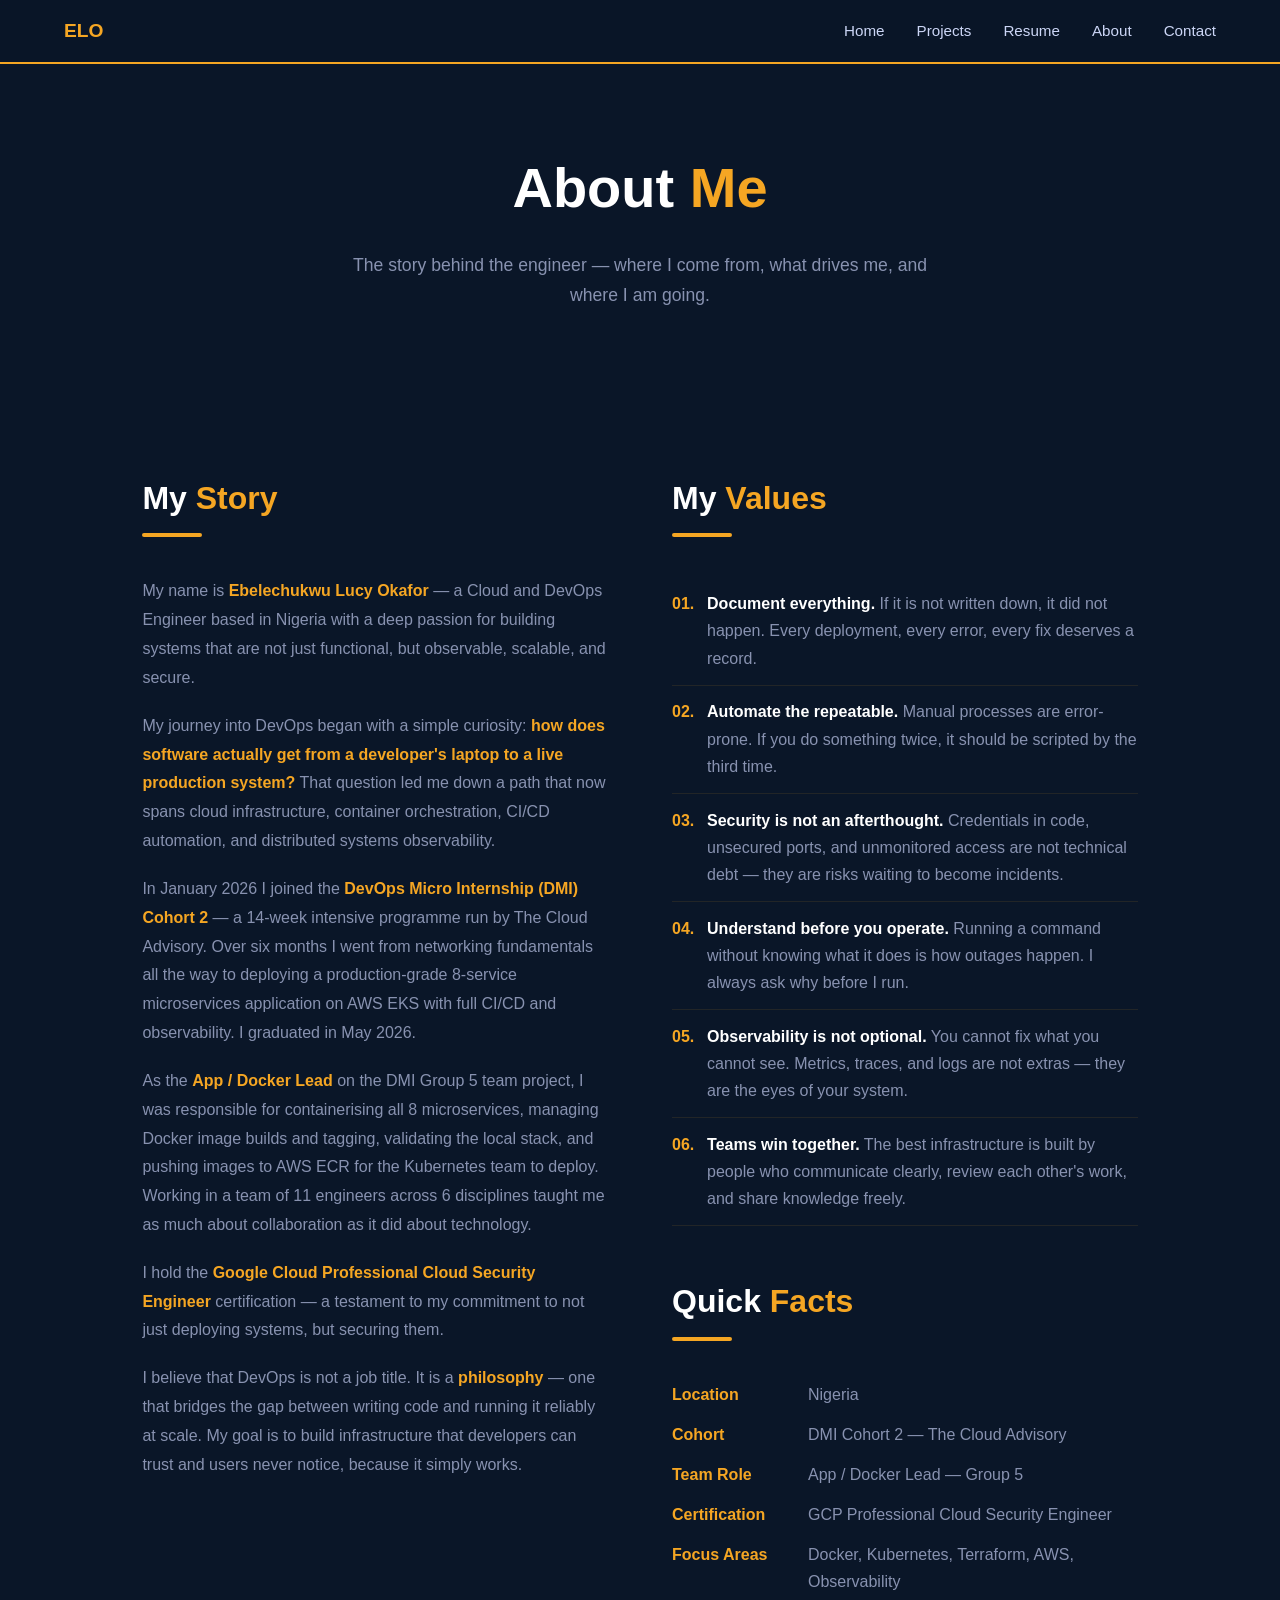
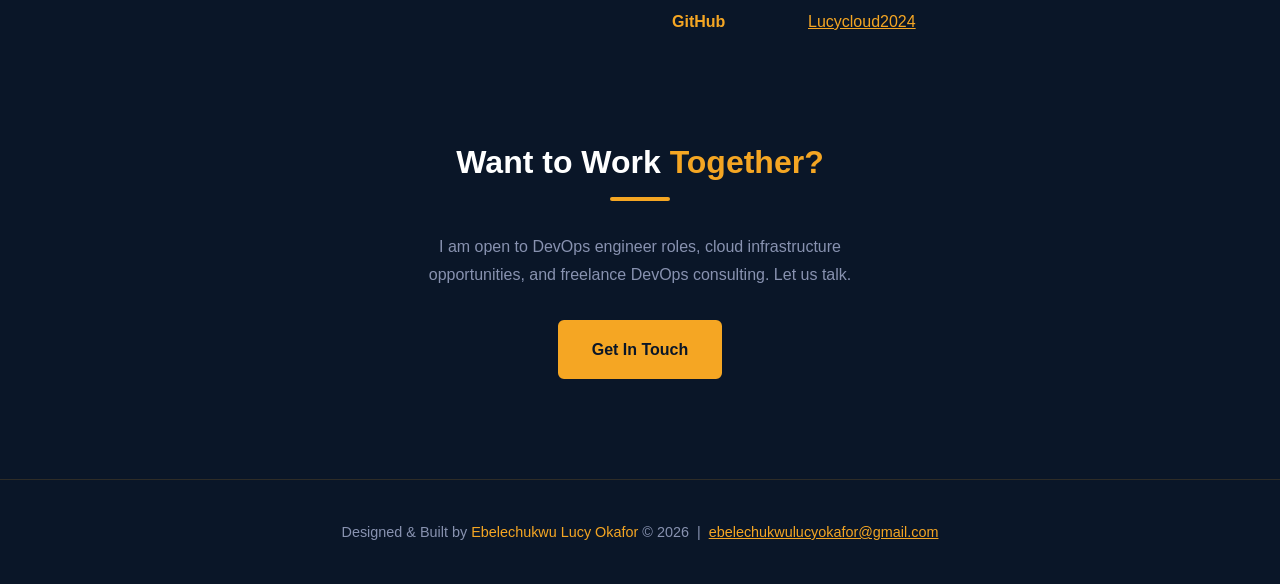
==== about.html @ 4a33c915 "Add files via upload" ====
<!DOCTYPE html>
<html lang="en">
<head>
  <meta charset="UTF-8" />
  <meta name="viewport" content="width=device-width, initial-scale=1.0" />
  <title>About | Ebelechukwu Lucy Okafor</title>
  <link rel="stylesheet" href="style.css" />
</head>
<body>

<nav>
  <a href="index.html" class="nav-brand">ELO</a>
  <ul class="nav-links">
    <li><a href="index.html">Home</a></li>
    <li><a href="projects.html">Projects</a></li>
    <li><a href="resume.html">Resume</a></li>
    <li><a href="about.html">About</a></li>
    <li><a href="contact.html">Contact</a></li>
  </ul>
</nav>

<div class="page-hero">
  <h1>About <span style="color:var(--gold)">Me</span></h1>
  <p>The story behind the engineer — where I come from, what drives me, and where I am going.</p>
</div>

<section>
  <div class="about-grid">

    <div class="about-text">
      <h2 class="section-title">My <span>Story</span></h2>
      <div class="section-line"></div>

      <p>My name is <span>Ebelechukwu Lucy Okafor</span> — a Cloud and DevOps Engineer based in Nigeria with a deep passion for building systems that are not just functional, but observable, scalable, and secure.</p>

      <p>My journey into DevOps began with a simple curiosity: <span>how does software actually get from a developer's laptop to a live production system?</span> That question led me down a path that now spans cloud infrastructure, container orchestration, CI/CD automation, and distributed systems observability.</p>

      <p>In January 2026 I joined the <span>DevOps Micro Internship (DMI) Cohort 2</span> — a 14-week intensive programme run by The Cloud Advisory. Over six months I went from networking fundamentals all the way to deploying a production-grade 8-service microservices application on AWS EKS with full CI/CD and observability. I graduated in May 2026.</p>

      <p>As the <span>App / Docker Lead</span> on the DMI Group 5 team project, I was responsible for containerising all 8 microservices, managing Docker image builds and tagging, validating the local stack, and pushing images to AWS ECR for the Kubernetes team to deploy. Working in a team of 11 engineers across 6 disciplines taught me as much about collaboration as it did about technology.</p>

      <p>I hold the <span>Google Cloud Professional Cloud Security Engineer</span> certification — a testament to my commitment to not just deploying systems, but securing them.</p>

      <p>I believe that DevOps is not a job title. It is a <span>philosophy</span> — one that bridges the gap between writing code and running it reliably at scale. My goal is to build infrastructure that developers can trust and users never notice, because it simply works.</p>
    </div>

    <div>
      <h2 class="section-title">My <span>Values</span></h2>
      <div class="section-line"></div>
      <ul class="values-list">
        <li>
          <span>01.</span>
          <span><strong style="color:var(--white);">Document everything.</strong> If it is not written down, it did not happen. Every deployment, every error, every fix deserves a record.</span>
        </li>
        <li>
          <span>02.</span>
          <span><strong style="color:var(--white);">Automate the repeatable.</strong> Manual processes are error-prone. If you do something twice, it should be scripted by the third time.</span>
        </li>
        <li>
          <span>03.</span>
          <span><strong style="color:var(--white);">Security is not an afterthought.</strong> Credentials in code, unsecured ports, and unmonitored access are not technical debt — they are risks waiting to become incidents.</span>
        </li>
        <li>
          <span>04.</span>
          <span><strong style="color:var(--white);">Understand before you operate.</strong> Running a command without knowing what it does is how outages happen. I always ask why before I run.</span>
        </li>
        <li>
          <span>05.</span>
          <span><strong style="color:var(--white);">Observability is not optional.</strong> You cannot fix what you cannot see. Metrics, traces, and logs are not extras — they are the eyes of your system.</span>
        </li>
        <li>
          <span>06.</span>
          <span><strong style="color:var(--white);">Teams win together.</strong> The best infrastructure is built by people who communicate clearly, review each other's work, and share knowledge freely.</span>
        </li>
      </ul>

      <div style="margin-top:3rem;">
        <h2 class="section-title">Quick <span>Facts</span></h2>
        <div class="section-line"></div>
        <div style="display:grid; gap:0.8rem;">
          <div style="display:flex; gap:1rem; color:var(--grey);">
            <span style="color:var(--gold); font-weight:700; min-width:120px;">Location</span>
            <span>Nigeria</span>
          </div>
          <div style="display:flex; gap:1rem; color:var(--grey);">
            <span style="color:var(--gold); font-weight:700; min-width:120px;">Cohort</span>
            <span>DMI Cohort 2 — The Cloud Advisory</span>
          </div>
          <div style="display:flex; gap:1rem; color:var(--grey);">
            <span style="color:var(--gold); font-weight:700; min-width:120px;">Team Role</span>
            <span>App / Docker Lead — Group 5</span>
          </div>
          <div style="display:flex; gap:1rem; color:var(--grey);">
            <span style="color:var(--gold); font-weight:700; min-width:120px;">Certification</span>
            <span>GCP Professional Cloud Security Engineer</span>
          </div>
          <div style="display:flex; gap:1rem; color:var(--grey);">
            <span style="color:var(--gold); font-weight:700; min-width:120px;">Focus Areas</span>
            <span>Docker, Kubernetes, Terraform, AWS, Observability</span>
          </div>
          <div style="display:flex; gap:1rem; color:var(--grey);">
            <span style="color:var(--gold); font-weight:700; min-width:120px;">GitHub</span>
            <a href="https://github.com/Lucycloud2024" style="color:var(--gold);" target="_blank">Lucycloud2024</a>
          </div>
        </div>
      </div>
    </div>

  </div>
</section>

<section style="text-align:center; padding-top:0;">
  <h2 class="section-title" style="text-align:center;">Want to Work <span>Together?</span></h2>
  <div class="section-line" style="margin:0.5rem auto 2rem;"></div>
  <p style="color:var(--grey); max-width:500px; margin:0 auto 2rem;">I am open to DevOps engineer roles, cloud infrastructure opportunities, and freelance DevOps consulting. Let us talk.</p>
  <a href="contact.html" class="btn btn-primary">Get In Touch</a>
</section>

<footer>
  <p>Designed & Built by <span>Ebelechukwu Lucy Okafor</span> &copy; 2026 &nbsp;|&nbsp;
  <a href="mailto:ebelechukwulucyokafor@gmail.com" style="color:var(--gold);">ebelechukwulucyokafor@gmail.com</a>
  </p>
</footer>

</body>
</html>
---- style.css ----
/* ============================================
   Ebelechukwu Lucy Okafor — Portfolio
   Theme: Dark Navy & Gold
   ============================================ */

:root {
  --navy: #0a1628;
  --navy-light: #112240;
  --navy-card: #1a2f4e;
  --gold: #f5a623;
  --gold-light: #ffc04d;
  --white: #ffffff;
  --grey: #8892b0;
  --light: #ccd6f6;
  --font: 'Segoe UI', Arial, sans-serif;
}

* { margin: 0; padding: 0; box-sizing: border-box; }

html { scroll-behavior: smooth; }

body {
  font-family: var(--font);
  background: var(--navy);
  color: var(--light);
  font-size: 16px;
  line-height: 1.7;
}

/* ── NAV ── */
nav {
  position: fixed;
  top: 0; left: 0; right: 0;
  background: rgba(10,22,40,0.97);
  border-bottom: 2px solid var(--gold);
  display: flex;
  justify-content: space-between;
  align-items: center;
  padding: 0 5%;
  height: 64px;
  z-index: 1000;
}

.nav-brand {
  font-size: 1.2rem;
  font-weight: 700;
  color: var(--gold);
  text-decoration: none;
}

.nav-links {
  display: flex;
  gap: 2rem;
  list-style: none;
  flex-wrap: wrap;
}

.nav-links a {
  color: var(--light);
  text-decoration: none;
  font-size: 0.95rem;
  transition: color 0.3s;
}

.nav-links a:hover { color: var(--gold); }

/* ── SECTIONS ── */
section {
  padding: 100px 8%;
  max-width: 1200px;
  margin: 0 auto;
}

.section-title {
  font-size: 2rem;
  font-weight: 700;
  color: var(--white);
  margin-bottom: 0.5rem;
}

.section-title span { color: var(--gold); }

.section-line {
  width: 60px;
  height: 4px;
  background: var(--gold);
  margin-bottom: 2.5rem;
  border-radius: 2px;
}

/* ── HERO ── */
.hero {
  min-height: 100vh;
  display: flex;
  flex-direction: column;
  justify-content: center;
  padding: 120px 8% 60px;
  max-width: 1200px;
  margin: 0 auto;
}

.hero-tag {
  color: var(--gold);
  font-size: 1rem;
  font-weight: 600;
  letter-spacing: 2px;
  margin-bottom: 1rem;
}

.hero h1 {
  font-size: clamp(2.5rem, 6vw, 4.5rem);
  font-weight: 800;
  color: var(--white);
  line-height: 1.15;
  margin-bottom: 0.5rem;
}

.hero h2 {
  font-size: clamp(1.2rem, 3vw, 1.8rem);
  color: var(--gold);
  font-weight: 600;
  margin-bottom: 1.5rem;
}

.hero p {
  font-size: 1.1rem;
  color: var(--grey);
  max-width: 600px;
  margin-bottom: 2.5rem;
  line-height: 1.8;
}

.btn-group { display: flex; gap: 1rem; flex-wrap: wrap; }

.btn {
  padding: 14px 32px;
  border-radius: 6px;
  font-size: 1rem;
  font-weight: 600;
  text-decoration: none;
  cursor: pointer;
  transition: all 0.3s;
  touch-action: manipulation;
  display: inline-block;
}

.btn-primary {
  background: var(--gold);
  color: var(--navy);
  border: 2px solid var(--gold);
}

.btn-primary:hover {
  background: var(--gold-light);
  border-color: var(--gold-light);
  transform: translateY(-2px);
}

.btn-outline {
  background: transparent;
  color: var(--gold);
  border: 2px solid var(--gold);
}

.btn-outline:hover {
  background: var(--gold);
  color: var(--navy);
  transform: translateY(-2px);
}

/* ── STATS ── */
.stats {
  display: grid;
  grid-template-columns: repeat(auto-fit, minmax(140px, 1fr));
  gap: 1.5rem;
  margin-top: 4rem;
  padding-top: 3rem;
  border-top: 1px solid rgba(245,166,35,0.2);
}

.stat-item { text-align: center; }

.stat-number {
  font-size: 2.5rem;
  font-weight: 800;
  color: var(--gold);
  display: block;
}

.stat-label {
  font-size: 0.85rem;
  color: var(--grey);
  text-transform: uppercase;
  letter-spacing: 1px;
}

/* ── CARDS ── */
.cards {
  display: grid;
  grid-template-columns: repeat(auto-fit, minmax(300px, 1fr));
  gap: 1.5rem;
}

.card {
  background: var(--navy-card);
  border: 1px solid rgba(245,166,35,0.15);
  border-radius: 10px;
  padding: 2rem;
  transition: transform 0.3s, border-color 0.3s;
}

.card:hover {
  transform: translateY(-6px);
  border-color: var(--gold);
}

.card-icon {
  font-size: 2.5rem;
  margin-bottom: 1rem;
  display: block;
}

.card h3 {
  color: var(--white);
  font-size: 1.2rem;
  margin-bottom: 0.5rem;
}

.card p { color: var(--grey); font-size: 0.95rem; }

.card-tags {
  display: flex;
  flex-wrap: wrap;
  gap: 0.5rem;
  margin-top: 1.2rem;
}

.tag {
  background: rgba(245,166,35,0.15);
  color: var(--gold);
  padding: 4px 12px;
  border-radius: 20px;
  font-size: 0.78rem;
  font-weight: 600;
}

.card-link {
  display: inline-block;
  margin-top: 1.2rem;
  color: var(--gold);
  text-decoration: none;
  font-size: 0.9rem;
  font-weight: 600;
}

.card-link:hover { text-decoration: underline; }

/* ── SKILLS ── */
.skills-grid {
  display: grid;
  grid-template-columns: repeat(auto-fit, minmax(260px, 1fr));
  gap: 1.5rem;
}

.skill-group {
  background: var(--navy-card);
  border: 1px solid rgba(245,166,35,0.15);
  border-radius: 10px;
  padding: 1.5rem;
}

.skill-group h3 {
  color: var(--gold);
  font-size: 1rem;
  font-weight: 700;
  margin-bottom: 1rem;
  text-transform: uppercase;
  letter-spacing: 1px;
}

.skill-list {
  list-style: none;
  display: flex;
  flex-wrap: wrap;
  gap: 0.5rem;
}

.skill-list li {
  background: rgba(245,166,35,0.1);
  color: var(--light);
  padding: 5px 14px;
  border-radius: 20px;
  font-size: 0.85rem;
}

/* ── TIMELINE (resume) ── */
.timeline { position: relative; }

.timeline::before {
  content: '';
  position: absolute;
  left: 0;
  top: 0; bottom: 0;
  width: 3px;
  background: rgba(245,166,35,0.3);
}

.timeline-item {
  padding-left: 2.5rem;
  margin-bottom: 2.5rem;
  position: relative;
}

.timeline-item::before {
  content: '';
  position: absolute;
  left: -6px;
  top: 6px;
  width: 14px;
  height: 14px;
  background: var(--gold);
  border-radius: 50%;
}

.timeline-date {
  color: var(--gold);
  font-size: 0.85rem;
  font-weight: 700;
  text-transform: uppercase;
  letter-spacing: 1px;
  margin-bottom: 0.3rem;
}

.timeline-title {
  color: var(--white);
  font-size: 1.1rem;
  font-weight: 700;
}

.timeline-org {
  color: var(--grey);
  font-size: 0.9rem;
  margin-bottom: 0.5rem;
}

.timeline-desc { color: var(--grey); font-size: 0.95rem; }

/* ── CERT BADGES ── */
.cert-grid {
  display: grid;
  grid-template-columns: repeat(auto-fit, minmax(220px, 1fr));
  gap: 1rem;
}

.cert-badge {
  background: var(--navy-card);
  border: 1px solid rgba(245,166,35,0.3);
  border-radius: 10px;
  padding: 1.5rem;
  display: flex;
  align-items: center;
  gap: 1rem;
}

.cert-badge .cert-icon {
  font-size: 2rem;
  flex-shrink: 0;
}

.cert-badge h4 {
  color: var(--white);
  font-size: 0.9rem;
  margin-bottom: 0.2rem;
}

.cert-badge p {
  color: var(--gold);
  font-size: 0.8rem;
}

/* ── ABOUT ── */
.about-grid {
  display: grid;
  grid-template-columns: 1fr 1fr;
  gap: 4rem;
  align-items: start;
}

.about-text p {
  color: var(--grey);
  margin-bottom: 1.2rem;
  font-size: 1rem;
  line-height: 1.8;
}

.about-text p span { color: var(--gold); font-weight: 600; }

.values-list { list-style: none; }

.values-list li {
  padding: 0.8rem 0;
  border-bottom: 1px solid rgba(245,166,35,0.1);
  color: var(--grey);
  display: flex;
  gap: 0.8rem;
}

.values-list li span:first-child { color: var(--gold); font-weight: 700; }

/* ── CONTACT ── */
.contact-grid {
  display: grid;
  grid-template-columns: 1fr 1fr;
  gap: 4rem;
}

.contact-info p {
  color: var(--grey);
  margin-bottom: 2rem;
  font-size: 1rem;
  line-height: 1.8;
}

.contact-item {
  display: flex;
  align-items: center;
  gap: 1rem;
  margin-bottom: 1.2rem;
  color: var(--grey);
}

.contact-item a {
  color: var(--gold);
  text-decoration: none;
}

.contact-item a:hover { text-decoration: underline; }

.contact-icon { font-size: 1.3rem; }

/* ── FOOTER ── */
footer {
  text-align: center;
  padding: 2.5rem;
  border-top: 1px solid rgba(245,166,35,0.15);
  color: var(--grey);
  font-size: 0.9rem;
}

footer span { color: var(--gold); }

/* ── PAGE HERO (inner pages) ── */
.page-hero {
  padding: 140px 8% 60px;
  max-width: 1200px;
  margin: 0 auto;
  text-align: center;
}

.page-hero h1 {
  font-size: clamp(2rem, 5vw, 3.5rem);
  color: var(--white);
  font-weight: 800;
  margin-bottom: 1rem;
}

.page-hero p {
  color: var(--grey);
  font-size: 1.1rem;
  max-width: 600px;
  margin: 0 auto;
}

/* ── MOBILE ── */
@media (max-width: 768px) {
  nav { padding: 0 4%; }
  .nav-links { gap: 1rem; }
  section { padding: 80px 5%; }
  .about-grid, .contact-grid { grid-template-columns: 1fr; gap: 2rem; }
  .hero { padding: 100px 5% 60px; }
}

@media (max-width: 640px) {
  .cards { grid-template-columns: 1fr; }
  .skills-grid { grid-template-columns: 1fr; }
  .cert-grid { grid-template-columns: 1fr; }
  .stats { grid-template-columns: repeat(2, 1fr); }
}
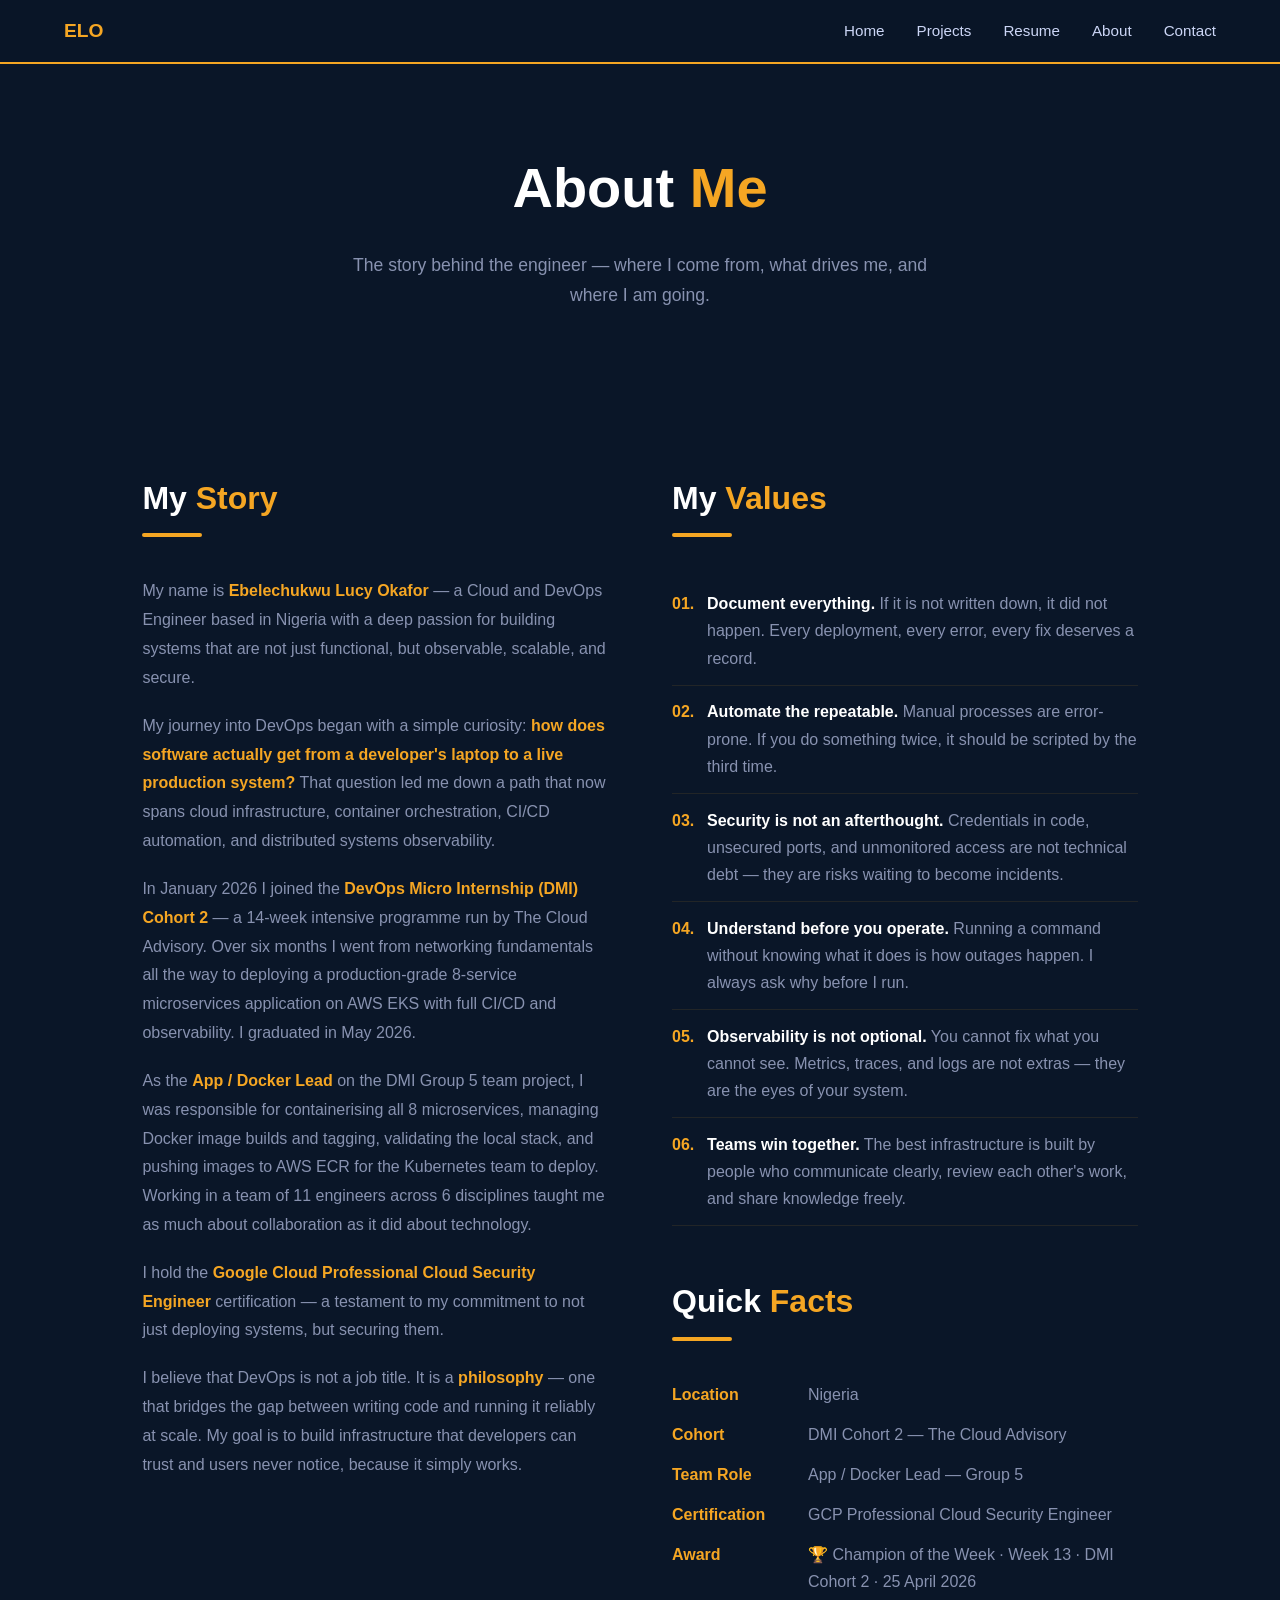
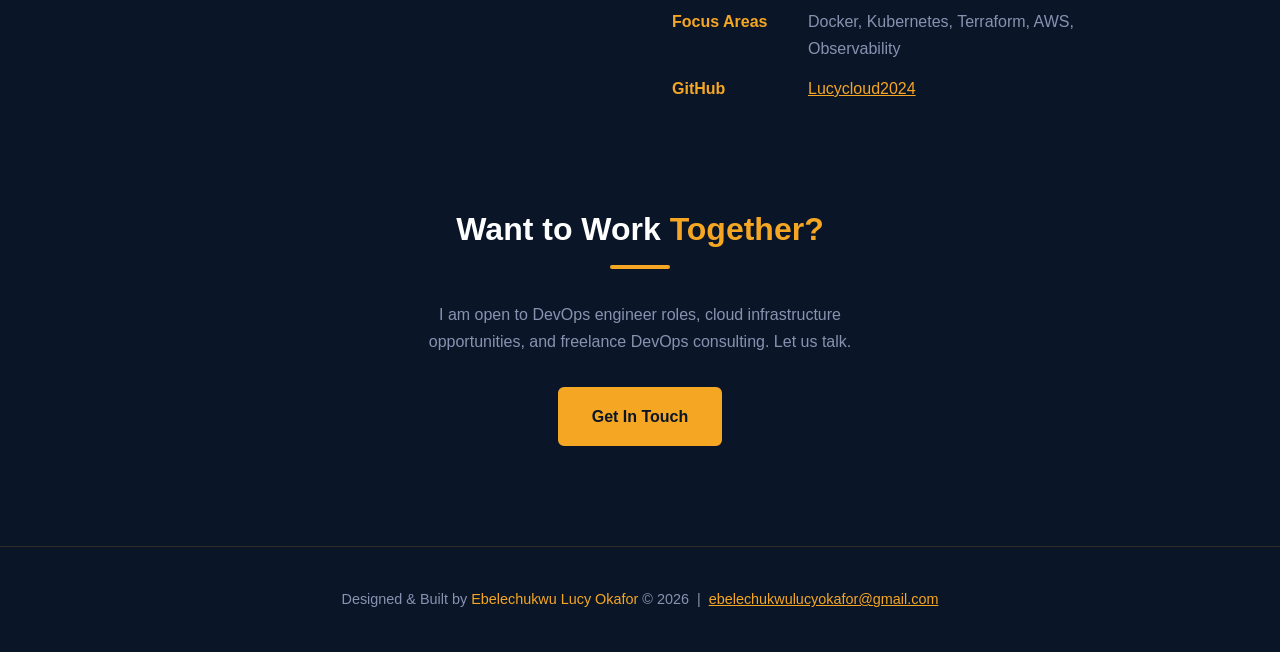
==== commit 0ebca734: "Added DMI Champion Week 13 certificate" ====
--- a/about.html
+++ b/about.html
@@ -95,6 +95,10 @@
             <span>GCP Professional Cloud Security Engineer</span>
           </div>
           <div style="display:flex; gap:1rem; color:var(--grey);">
+            <span style="color:var(--gold); font-weight:700; min-width:120px;">Award</span>
+            <span>🏆 Champion of the Week · Week 13 · DMI Cohort 2 · 25 April 2026</span>
+          </div>
+          <div style="display:flex; gap:1rem; color:var(--grey);">
             <span style="color:var(--gold); font-weight:700; min-width:120px;">Focus Areas</span>
             <span>Docker, Kubernetes, Terraform, AWS, Observability</span>
           </div>
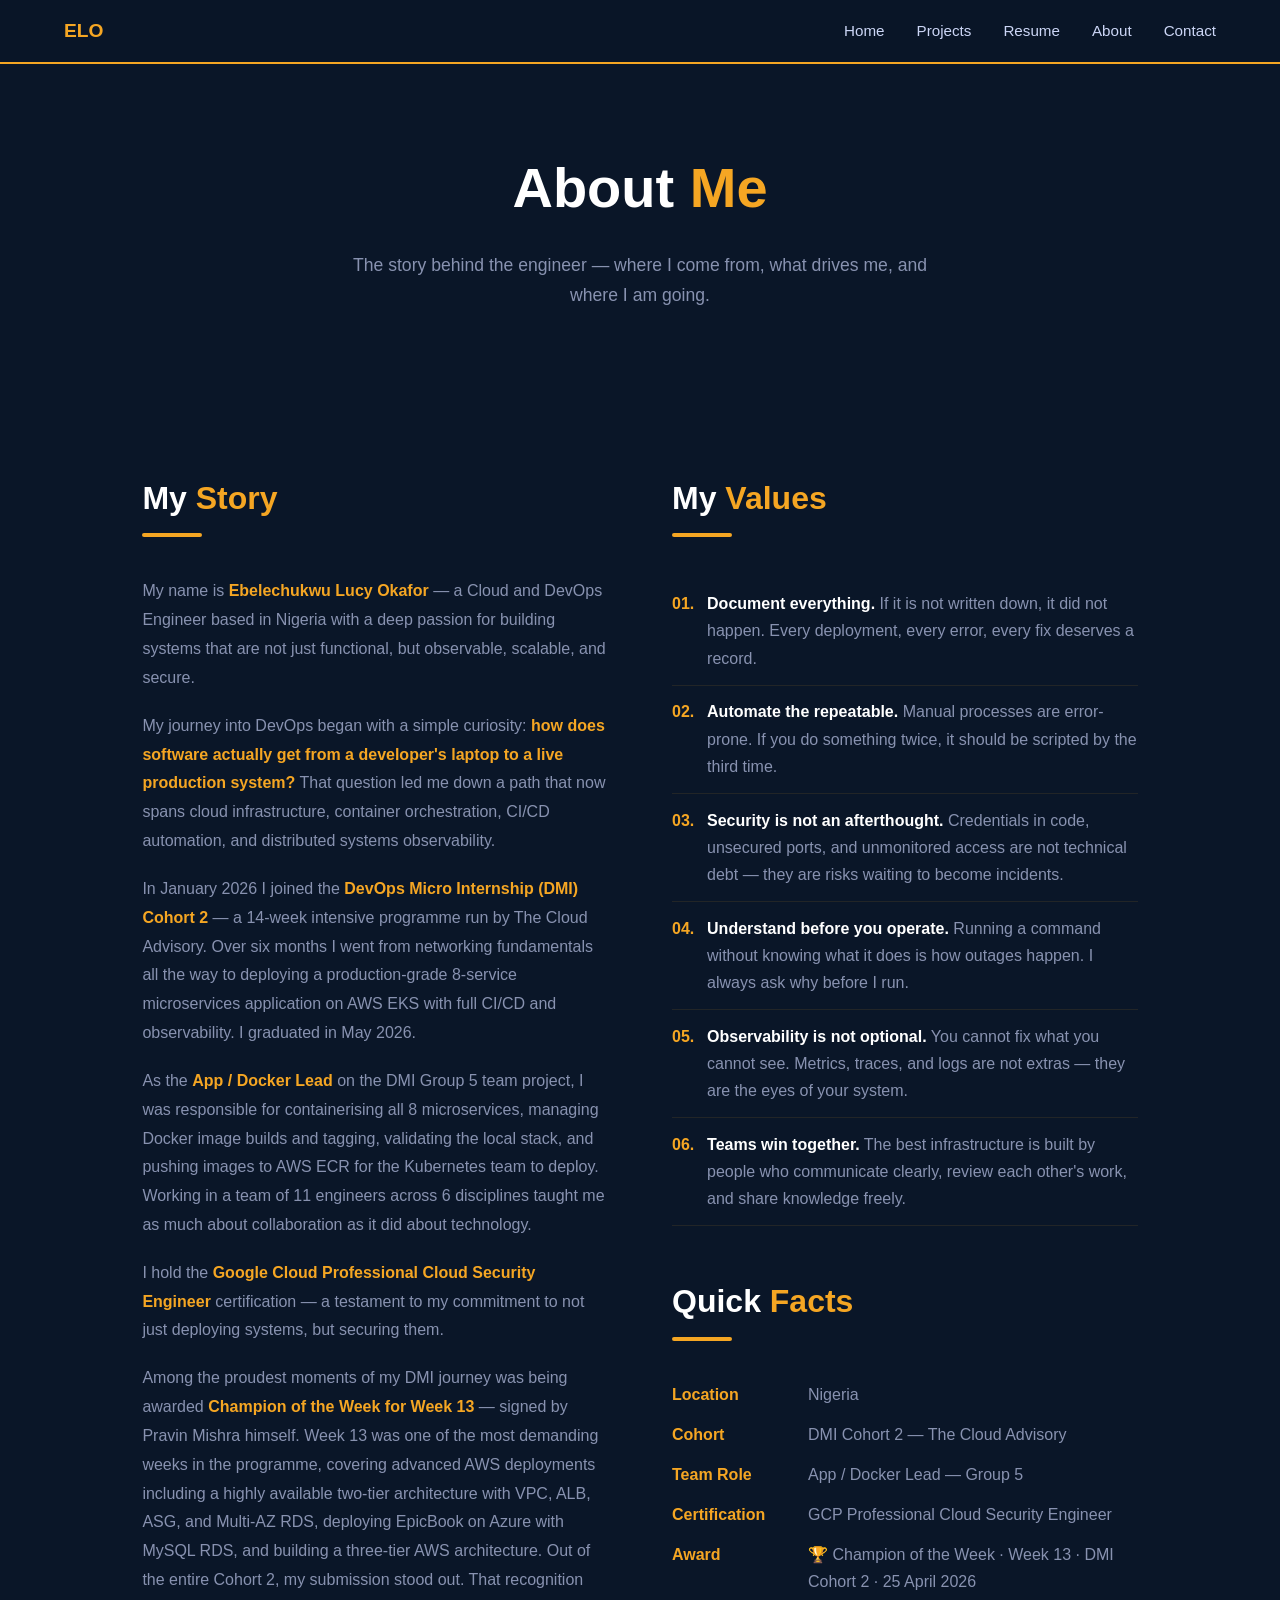
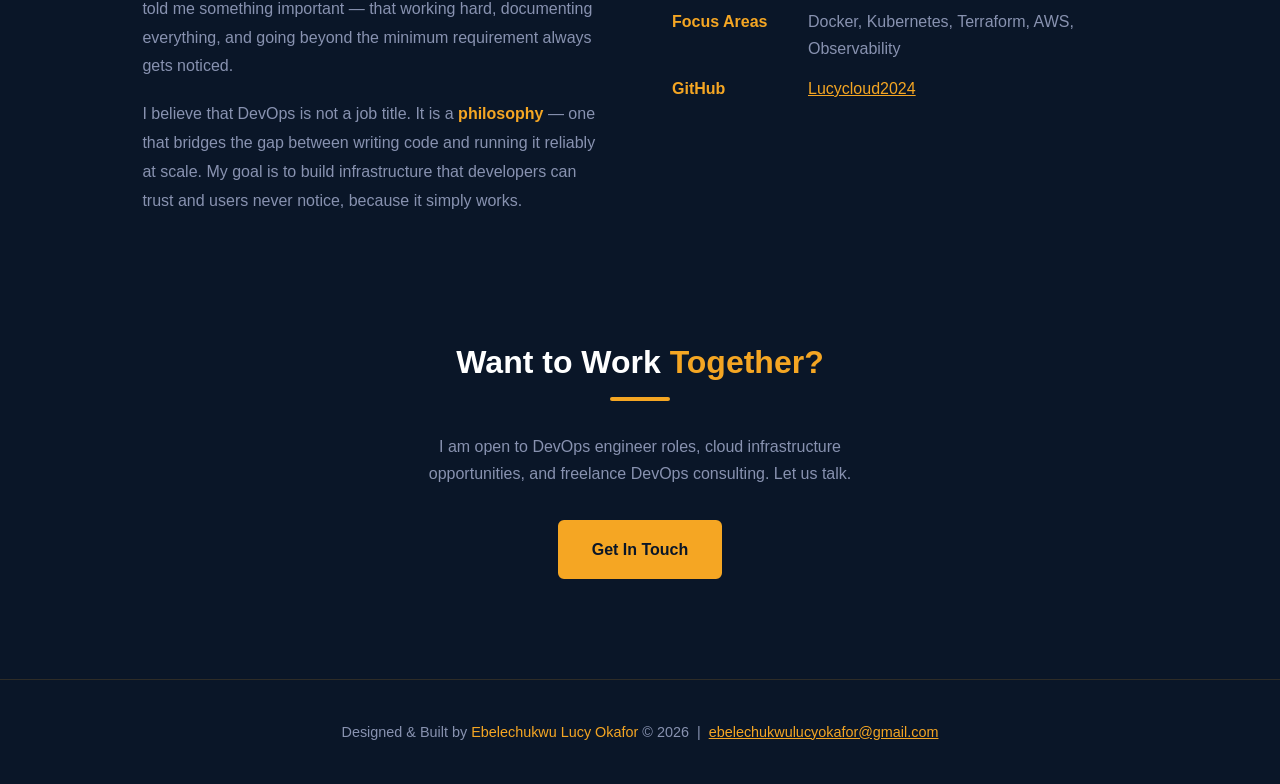
==== commit 5f26a2ab: "added award on about.html" ====
--- a/about.html
+++ b/about.html
@@ -41,6 +41,8 @@
 
       <p>I hold the <span>Google Cloud Professional Cloud Security Engineer</span> certification — a testament to my commitment to not just deploying systems, but securing them.</p>
 
+      <p>Among the proudest moments of my DMI journey was being awarded <span>Champion of the Week for Week 13</span> — signed by Pravin Mishra himself. Week 13 was one of the most demanding weeks in the programme, covering advanced AWS deployments including a highly available two-tier architecture with VPC, ALB, ASG, and Multi-AZ RDS, deploying EpicBook on Azure with MySQL RDS, and building a three-tier AWS architecture. Out of the entire Cohort 2, my submission stood out. That recognition told me something important — that working hard, documenting everything, and going beyond the minimum requirement always gets noticed.</p>
+     
       <p>I believe that DevOps is not a job title. It is a <span>philosophy</span> — one that bridges the gap between writing code and running it reliably at scale. My goal is to build infrastructure that developers can trust and users never notice, because it simply works.</p>
     </div>
 
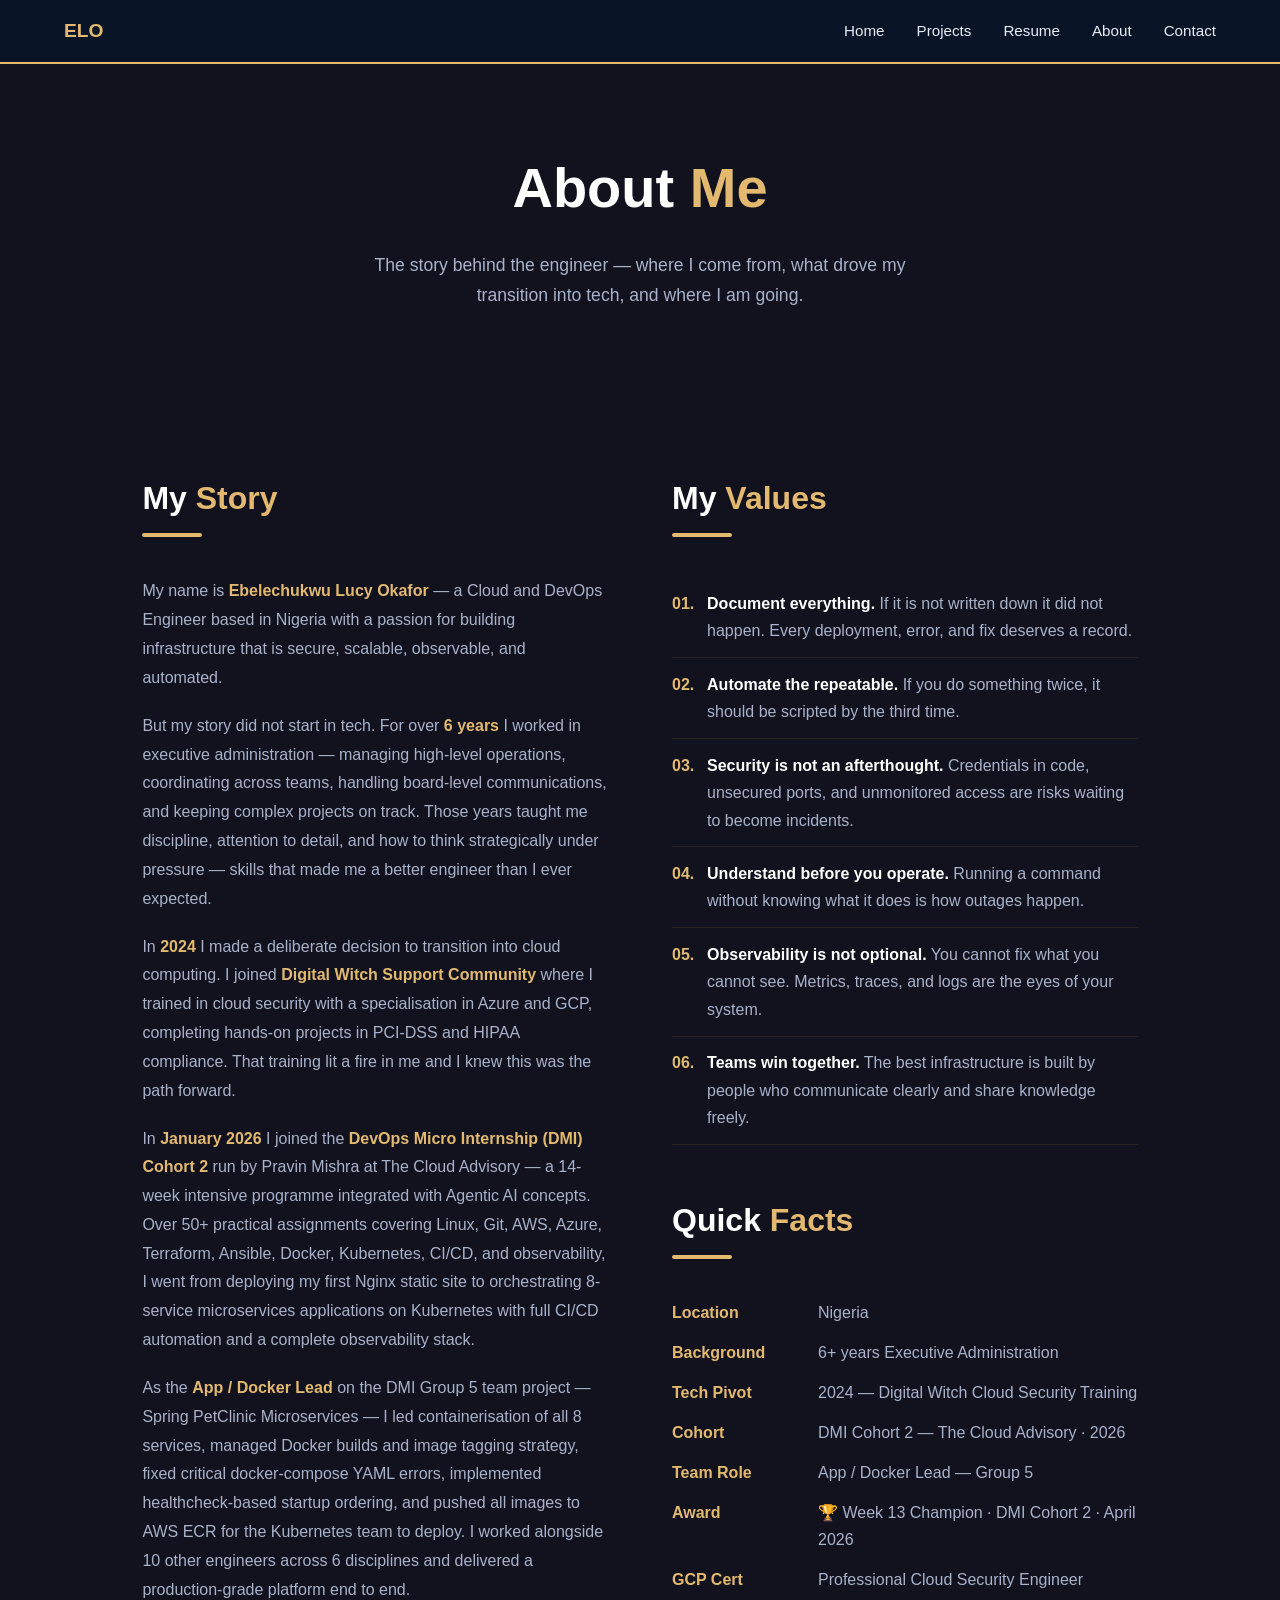
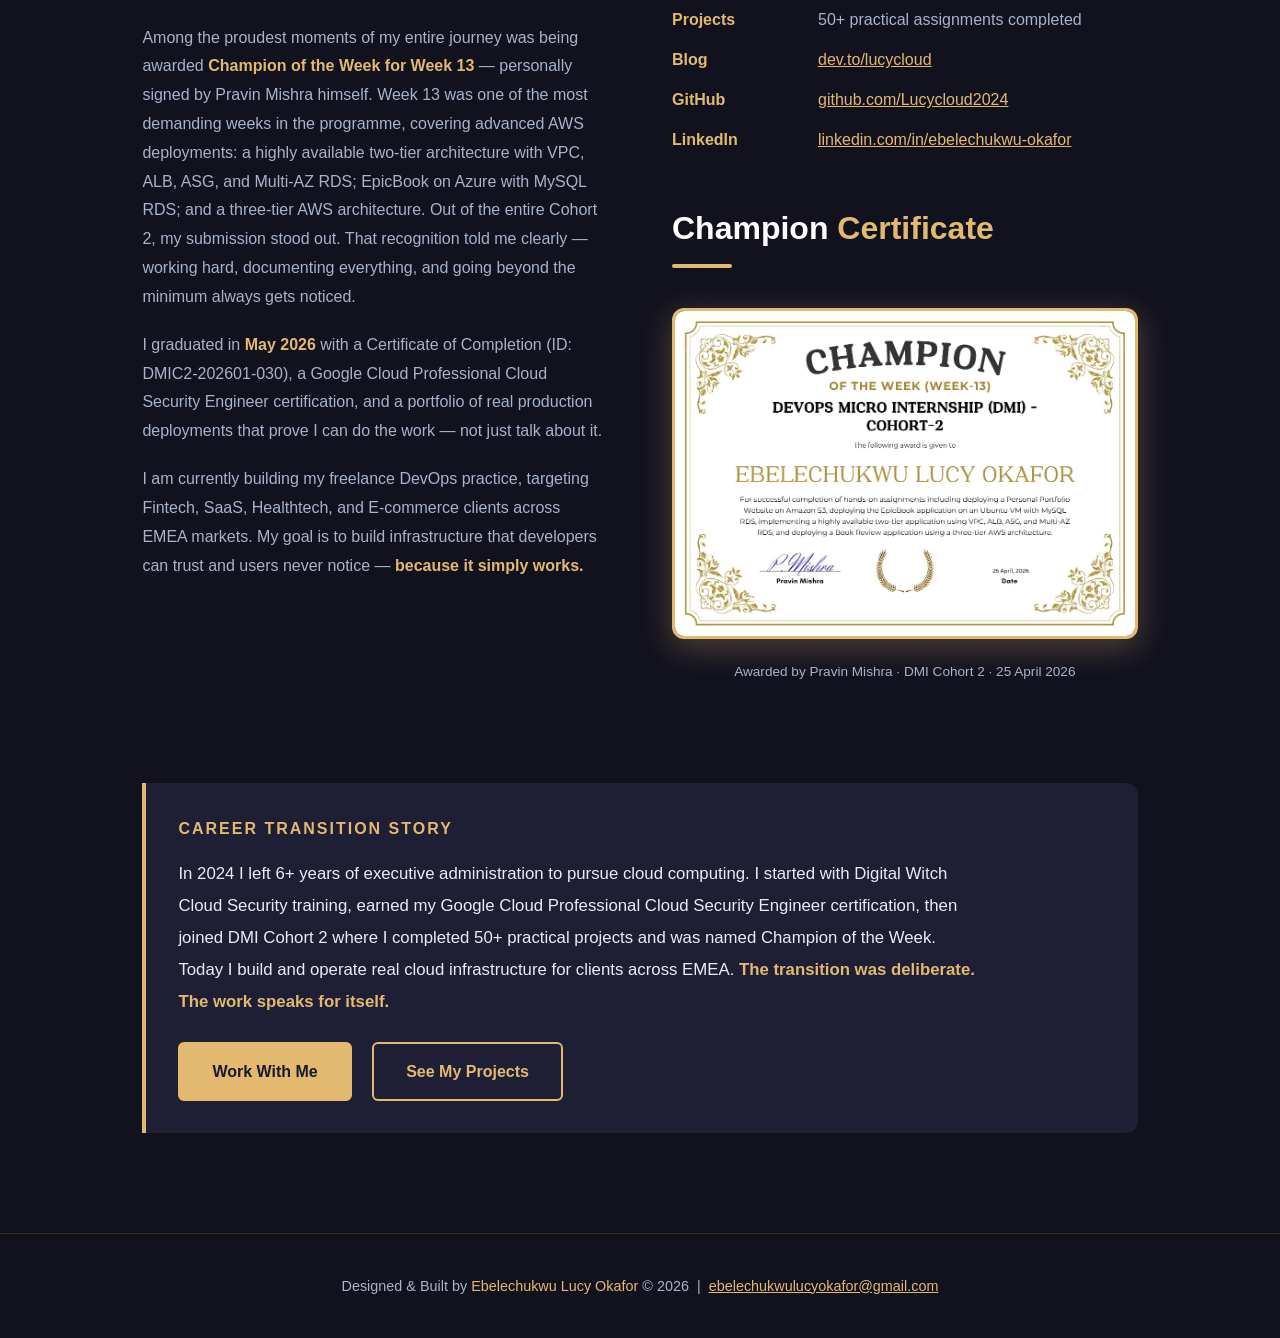
==== commit 8d7c829d: "Enhance portfolio design and update project pages" ====
--- a/about.html
+++ b/about.html
@@ -1,10 +1,10 @@
 <!DOCTYPE html>
 <html lang="en">
 <head>
-  <meta charset="UTF-8" />
-  <meta name="viewport" content="width=device-width, initial-scale=1.0" />
+  <meta charset="UTF-8"/>
+  <meta name="viewport" content="width=device-width, initial-scale=1.0"/>
   <title>About | Ebelechukwu Lucy Okafor</title>
-  <link rel="stylesheet" href="style.css" />
+  <link rel="stylesheet" href="style.css"/>
 </head>
 <body>
 
@@ -21,112 +21,250 @@
 
 <div class="page-hero">
   <h1>About <span style="color:var(--gold)">Me</span></h1>
-  <p>The story behind the engineer — where I come from, what drives me, and where I am going.</p>
+  <p>The story behind the engineer — where I come from,
+  what drove my transition into tech, and where I am going.</p>
 </div>
 
 <section>
   <div class="about-grid">
 
+    <!-- LEFT COLUMN — MY STORY -->
     <div class="about-text">
       <h2 class="section-title">My <span>Story</span></h2>
       <div class="section-line"></div>
 
-      <p>My name is <span>Ebelechukwu Lucy Okafor</span> — a Cloud and DevOps Engineer based in Nigeria with a deep passion for building systems that are not just functional, but observable, scalable, and secure.</p>
-
-      <p>My journey into DevOps began with a simple curiosity: <span>how does software actually get from a developer's laptop to a live production system?</span> That question led me down a path that now spans cloud infrastructure, container orchestration, CI/CD automation, and distributed systems observability.</p>
-
-      <p>In January 2026 I joined the <span>DevOps Micro Internship (DMI) Cohort 2</span> — a 14-week intensive programme run by The Cloud Advisory. Over six months I went from networking fundamentals all the way to deploying a production-grade 8-service microservices application on AWS EKS with full CI/CD and observability. I graduated in May 2026.</p>
-
-      <p>As the <span>App / Docker Lead</span> on the DMI Group 5 team project, I was responsible for containerising all 8 microservices, managing Docker image builds and tagging, validating the local stack, and pushing images to AWS ECR for the Kubernetes team to deploy. Working in a team of 11 engineers across 6 disciplines taught me as much about collaboration as it did about technology.</p>
-
-      <p>I hold the <span>Google Cloud Professional Cloud Security Engineer</span> certification — a testament to my commitment to not just deploying systems, but securing them.</p>
-
-      <p>Among the proudest moments of my DMI journey was being awarded <span>Champion of the Week for Week 13</span> — signed by Pravin Mishra himself. Week 13 was one of the most demanding weeks in the programme, covering advanced AWS deployments including a highly available two-tier architecture with VPC, ALB, ASG, and Multi-AZ RDS, deploying EpicBook on Azure with MySQL RDS, and building a three-tier AWS architecture. Out of the entire Cohort 2, my submission stood out. That recognition told me something important — that working hard, documenting everything, and going beyond the minimum requirement always gets noticed.</p>
-     
-      <p>I believe that DevOps is not a job title. It is a <span>philosophy</span> — one that bridges the gap between writing code and running it reliably at scale. My goal is to build infrastructure that developers can trust and users never notice, because it simply works.</p>
+      <p>My name is <span>Ebelechukwu Lucy Okafor</span> — a Cloud and
+      DevOps Engineer based in Nigeria with a passion for building
+      infrastructure that is secure, scalable, observable, and automated.</p>
+
+      <p>But my story did not start in tech. For over <span>6 years</span>
+      I worked in executive administration — managing high-level operations,
+      coordinating across teams, handling board-level communications, and
+      keeping complex projects on track. Those years taught me discipline,
+      attention to detail, and how to think strategically under pressure —
+      skills that made me a better engineer than I ever expected.</p>
+
+      <p>In <span>2024</span> I made a deliberate decision to transition into
+      cloud computing. I joined <span>Digital Witch Support Community</span>
+      where I trained in cloud security with a specialisation in Azure and GCP,
+      completing hands-on projects in PCI-DSS and HIPAA compliance. That
+      training lit a fire in me and I knew this was the path forward.</p>
+
+      <p>In <span>January 2026</span> I joined the
+      <span>DevOps Micro Internship (DMI) Cohort 2</span> run by Pravin Mishra
+      at The Cloud Advisory — a 14-week intensive programme integrated with
+      Agentic AI concepts. Over 50+ practical assignments covering Linux, Git,
+      AWS, Azure, Terraform, Ansible, Docker, Kubernetes, CI/CD, and
+      observability, I went from deploying my first Nginx static site to
+      orchestrating 8-service microservices applications on Kubernetes with
+      full CI/CD automation and a complete observability stack.</p>
+
+      <p>As the <span>App / Docker Lead</span> on the DMI Group 5 team
+      project — Spring PetClinic Microservices — I led containerisation of
+      all 8 services, managed Docker builds and image tagging strategy, fixed
+      critical docker-compose YAML errors, implemented healthcheck-based
+      startup ordering, and pushed all images to AWS ECR for the Kubernetes
+      team to deploy. I worked alongside 10 other engineers across 6
+      disciplines and delivered a production-grade platform end to end.</p>
+
+      <p>Among the proudest moments of my entire journey was being awarded
+      <span>Champion of the Week for Week 13</span> — personally signed by
+      Pravin Mishra himself. Week 13 was one of the most demanding weeks in
+      the programme, covering advanced AWS deployments: a highly available
+      two-tier architecture with VPC, ALB, ASG, and Multi-AZ RDS; EpicBook
+      on Azure with MySQL RDS; and a three-tier AWS architecture. Out of the
+      entire Cohort 2, my submission stood out. That recognition told me
+      clearly — working hard, documenting everything, and going beyond the
+      minimum always gets noticed.</p>
+
+      <p>I graduated in <span>May 2026</span> with a Certificate of
+      Completion (ID: DMIC2-202601-030), a Google Cloud Professional Cloud
+      Security Engineer certification, and a portfolio of real production
+      deployments that prove I can do the work — not just talk about it.</p>
+
+      <p>I am currently building my freelance DevOps practice, targeting
+      Fintech, SaaS, Healthtech, and E-commerce clients across EMEA markets.
+      My goal is to build infrastructure that developers can trust and users
+      never notice — <span>because it simply works.</span></p>
     </div>
 
+    <!-- RIGHT COLUMN — VALUES & FACTS -->
     <div>
       <h2 class="section-title">My <span>Values</span></h2>
       <div class="section-line"></div>
       <ul class="values-list">
         <li>
           <span>01.</span>
-          <span><strong style="color:var(--white);">Document everything.</strong> If it is not written down, it did not happen. Every deployment, every error, every fix deserves a record.</span>
+          <span><strong style="color:var(--white);">Document everything.</strong>
+          If it is not written down it did not happen. Every deployment,
+          error, and fix deserves a record.</span>
         </li>
         <li>
           <span>02.</span>
-          <span><strong style="color:var(--white);">Automate the repeatable.</strong> Manual processes are error-prone. If you do something twice, it should be scripted by the third time.</span>
+          <span><strong style="color:var(--white);">Automate the repeatable.</strong>
+          If you do something twice, it should be scripted by the
+          third time.</span>
         </li>
         <li>
           <span>03.</span>
-          <span><strong style="color:var(--white);">Security is not an afterthought.</strong> Credentials in code, unsecured ports, and unmonitored access are not technical debt — they are risks waiting to become incidents.</span>
+          <span><strong style="color:var(--white);">Security is not an afterthought.</strong>
+          Credentials in code, unsecured ports, and unmonitored access
+          are risks waiting to become incidents.</span>
         </li>
         <li>
           <span>04.</span>
-          <span><strong style="color:var(--white);">Understand before you operate.</strong> Running a command without knowing what it does is how outages happen. I always ask why before I run.</span>
+          <span><strong style="color:var(--white);">Understand before you operate.</strong>
+          Running a command without knowing what it does is how
+          outages happen.</span>
         </li>
         <li>
           <span>05.</span>
-          <span><strong style="color:var(--white);">Observability is not optional.</strong> You cannot fix what you cannot see. Metrics, traces, and logs are not extras — they are the eyes of your system.</span>
+          <span><strong style="color:var(--white);">Observability is not optional.</strong>
+          You cannot fix what you cannot see. Metrics, traces, and logs
+          are the eyes of your system.</span>
         </li>
         <li>
           <span>06.</span>
-          <span><strong style="color:var(--white);">Teams win together.</strong> The best infrastructure is built by people who communicate clearly, review each other's work, and share knowledge freely.</span>
+          <span><strong style="color:var(--white);">Teams win together.</strong>
+          The best infrastructure is built by people who communicate
+          clearly and share knowledge freely.</span>
         </li>
       </ul>
 
+      <!-- QUICK FACTS -->
       <div style="margin-top:3rem;">
         <h2 class="section-title">Quick <span>Facts</span></h2>
         <div class="section-line"></div>
         <div style="display:grid; gap:0.8rem;">
-          <div style="display:flex; gap:1rem; color:var(--grey);">
-            <span style="color:var(--gold); font-weight:700; min-width:120px;">Location</span>
+
+          <div style="display:flex; gap:1rem; color:var(--grey);">
+            <span style="color:var(--gold); font-weight:700;
+            min-width:130px;">Location</span>
             <span>Nigeria</span>
           </div>
-          <div style="display:flex; gap:1rem; color:var(--grey);">
-            <span style="color:var(--gold); font-weight:700; min-width:120px;">Cohort</span>
-            <span>DMI Cohort 2 — The Cloud Advisory</span>
-          </div>
-          <div style="display:flex; gap:1rem; color:var(--grey);">
-            <span style="color:var(--gold); font-weight:700; min-width:120px;">Team Role</span>
+
+          <div style="display:flex; gap:1rem; color:var(--grey);">
+            <span style="color:var(--gold); font-weight:700;
+            min-width:130px;">Background</span>
+            <span>6+ years Executive Administration</span>
+          </div>
+
+          <div style="display:flex; gap:1rem; color:var(--grey);">
+            <span style="color:var(--gold); font-weight:700;
+            min-width:130px;">Tech Pivot</span>
+            <span>2024 — Digital Witch Cloud Security Training</span>
+          </div>
+
+          <div style="display:flex; gap:1rem; color:var(--grey);">
+            <span style="color:var(--gold); font-weight:700;
+            min-width:130px;">Cohort</span>
+            <span>DMI Cohort 2 — The Cloud Advisory · 2026</span>
+          </div>
+
+          <div style="display:flex; gap:1rem; color:var(--grey);">
+            <span style="color:var(--gold); font-weight:700;
+            min-width:130px;">Team Role</span>
             <span>App / Docker Lead — Group 5</span>
           </div>
-          <div style="display:flex; gap:1rem; color:var(--grey);">
-            <span style="color:var(--gold); font-weight:700; min-width:120px;">Certification</span>
-            <span>GCP Professional Cloud Security Engineer</span>
-          </div>
-          <div style="display:flex; gap:1rem; color:var(--grey);">
-            <span style="color:var(--gold); font-weight:700; min-width:120px;">Award</span>
-            <span>🏆 Champion of the Week · Week 13 · DMI Cohort 2 · 25 April 2026</span>
-          </div>
-          <div style="display:flex; gap:1rem; color:var(--grey);">
-            <span style="color:var(--gold); font-weight:700; min-width:120px;">Focus Areas</span>
-            <span>Docker, Kubernetes, Terraform, AWS, Observability</span>
-          </div>
-          <div style="display:flex; gap:1rem; color:var(--grey);">
-            <span style="color:var(--gold); font-weight:700; min-width:120px;">GitHub</span>
-            <a href="https://github.com/Lucycloud2024" style="color:var(--gold);" target="_blank">Lucycloud2024</a>
-          </div>
+
+          <div style="display:flex; gap:1rem; color:var(--grey);">
+            <span style="color:var(--gold); font-weight:700;
+            min-width:130px;">Award</span>
+            <span>🏆 Week 13 Champion · DMI Cohort 2 · April 2026</span>
+          </div>
+
+          <div style="display:flex; gap:1rem; color:var(--grey);">
+            <span style="color:var(--gold); font-weight:700;
+            min-width:130px;">GCP Cert</span>
+            <span>Professional Cloud Security Engineer</span>
+          </div>
+
+          <div style="display:flex; gap:1rem; color:var(--grey);">
+            <span style="color:var(--gold); font-weight:700;
+            min-width:130px;">Projects</span>
+            <span>50+ practical assignments completed</span>
+          </div>
+
+          <div style="display:flex; gap:1rem; color:var(--grey);">
+            <span style="color:var(--gold); font-weight:700;
+            min-width:130px;">Blog</span>
+            <a href="https://dev.to/lucycloud" target="_blank"
+            style="color:var(--gold);">dev.to/lucycloud</a>
+          </div>
+
+          <div style="display:flex; gap:1rem; color:var(--grey);">
+            <span style="color:var(--gold); font-weight:700;
+            min-width:130px;">GitHub</span>
+            <a href="https://github.com/Lucycloud2024" target="_blank"
+            style="color:var(--gold);">github.com/Lucycloud2024</a>
+          </div>
+
+          <div style="display:flex; gap:1rem; color:var(--grey);">
+            <span style="color:var(--gold); font-weight:700;
+            min-width:130px;">LinkedIn</span>
+            <a href="https://www.linkedin.com/in/ebelechukwu-okafor"
+            target="_blank" style="color:var(--gold);">
+            linkedin.com/in/ebelechukwu-okafor</a>
+          </div>
+
         </div>
       </div>
+
+      <!-- CHAMPION CERTIFICATE ON ABOUT PAGE -->
+      <div style="margin-top:3rem;">
+        <h2 class="section-title">Champion <span>Certificate</span></h2>
+        <div class="section-line"></div>
+        <img src="week13-champion.png.jpeg"
+          alt="Week 13 Champion Certificate — Ebelechukwu Lucy Okafor"
+          style="width:100%; border-radius:12px;
+          border:3px solid var(--gold);
+          box-shadow:0 8px 32px rgba(226,185,111,0.3);"/>
+        <p style="color:var(--grey); font-size:0.85rem;
+        text-align:center; margin-top:0.8rem;">
+          Awarded by Pravin Mishra · DMI Cohort 2 · 25 April 2026
+        </p>
+      </div>
+
     </div>
-
   </div>
 </section>
 
-<section style="text-align:center; padding-top:0;">
-  <h2 class="section-title" style="text-align:center;">Want to Work <span>Together?</span></h2>
-  <div class="section-line" style="margin:0.5rem auto 2rem;"></div>
-  <p style="color:var(--grey); max-width:500px; margin:0 auto 2rem;">I am open to DevOps engineer roles, cloud infrastructure opportunities, and freelance DevOps consulting. Let us talk.</p>
-  <a href="contact.html" class="btn btn-primary">Get In Touch</a>
+<!-- CTA SECTION -->
+<section style="padding-top:0;">
+  <div style="background:var(--bg-card);
+  border-left:4px solid var(--gold);
+  border-radius:0 12px 12px 0; padding:2rem;">
+    <h3 style="color:var(--gold); font-size:1rem;
+    text-transform:uppercase; letter-spacing:2px; margin-bottom:1rem;">
+      Career Transition Story
+    </h3>
+    <p style="color:var(--light); font-size:1.05rem;
+    line-height:1.9; max-width:800px;">
+      In 2024 I left 6+ years of executive administration to pursue cloud
+      computing. I started with Digital Witch Cloud Security training,
+      earned my Google Cloud Professional Cloud Security Engineer
+      certification, then joined DMI Cohort 2 where I completed 50+
+      practical projects and was named Champion of the Week.
+      Today I build and operate real cloud infrastructure for clients
+      across EMEA.
+      <strong style="color:var(--gold);">
+        The transition was deliberate. The work speaks for itself.
+      </strong>
+    </p>
+    <div style="margin-top:1.5rem;">
+      <a href="contact.html" class="btn btn-primary">Work With Me</a>
+      <a href="projects.html" class="btn btn-outline"
+      style="margin-left:1rem;">See My Projects</a>
+    </div>
+  </div>
 </section>
 
 <footer>
-  <p>Designed & Built by <span>Ebelechukwu Lucy Okafor</span> &copy; 2026 &nbsp;|&nbsp;
-  <a href="mailto:ebelechukwulucyokafor@gmail.com" style="color:var(--gold);">ebelechukwulucyokafor@gmail.com</a>
-  </p>
+  <p>Designed &amp; Built by <span>Ebelechukwu Lucy Okafor</span>
+  &copy; 2026 &nbsp;|&nbsp;
+  <a href="mailto:ebelechukwulucyokafor@gmail.com"
+  style="color:var(--gold);">ebelechukwulucyokafor@gmail.com</a></p>
 </footer>
 
 </body>
-</html>
+</html>
--- a/style.css
+++ b/style.css
@@ -4,14 +4,17 @@
    ============================================ */
 
 :root {
-  --navy: #0a1628;
-  --navy-light: #112240;
-  --navy-card: #1a2f4e;
-  --gold: #f5a623;
-  --gold-light: #ffc04d;
+  --navy: #1a1a2e;
+  --navy-light: #16213e;
+  --navy-card: #0f3460;
+  --gold: #e2b96f;
+  --gold-light: #f0d080;
   --white: #ffffff;
-  --grey: #8892b0;
-  --light: #ccd6f6;
+  --grey: #a8b2c8;
+  --light: #e8edf5;
+  --bg-main: #12121f;
+  --bg-card: #1e1e35;
+  --bg-section: #161625;
   --font: 'Segoe UI', Arial, sans-serif;
 }
 
@@ -21,7 +24,7 @@
 
 body {
   font-family: var(--font);
-  background: var(--navy);
+  background: var(--bg-main);
   color: var(--light);
   font-size: 16px;
   line-height: 1.7;
@@ -202,8 +205,8 @@
 }
 
 .card {
-  background: var(--navy-card);
-  border: 1px solid rgba(245,166,35,0.15);
+  background: var(--bg-card);
+  border: 1px solid rgba(226,185,111,0.15);
   border-radius: 10px;
   padding: 2rem;
   transition: transform 0.3s, border-color 0.3s;
@@ -263,8 +266,8 @@
 }
 
 .skill-group {
-  background: var(--navy-card);
-  border: 1px solid rgba(245,166,35,0.15);
+  background: var(--bg-card);
+  border: 1px solid rgba(226,185,111,0.15);
   border-radius: 10px;
   padding: 1.5rem;
 }
@@ -485,4 +488,4 @@
   .skills-grid { grid-template-columns: 1fr; }
   .cert-grid { grid-template-columns: 1fr; }
   .stats { grid-template-columns: repeat(2, 1fr); }
-}
+}
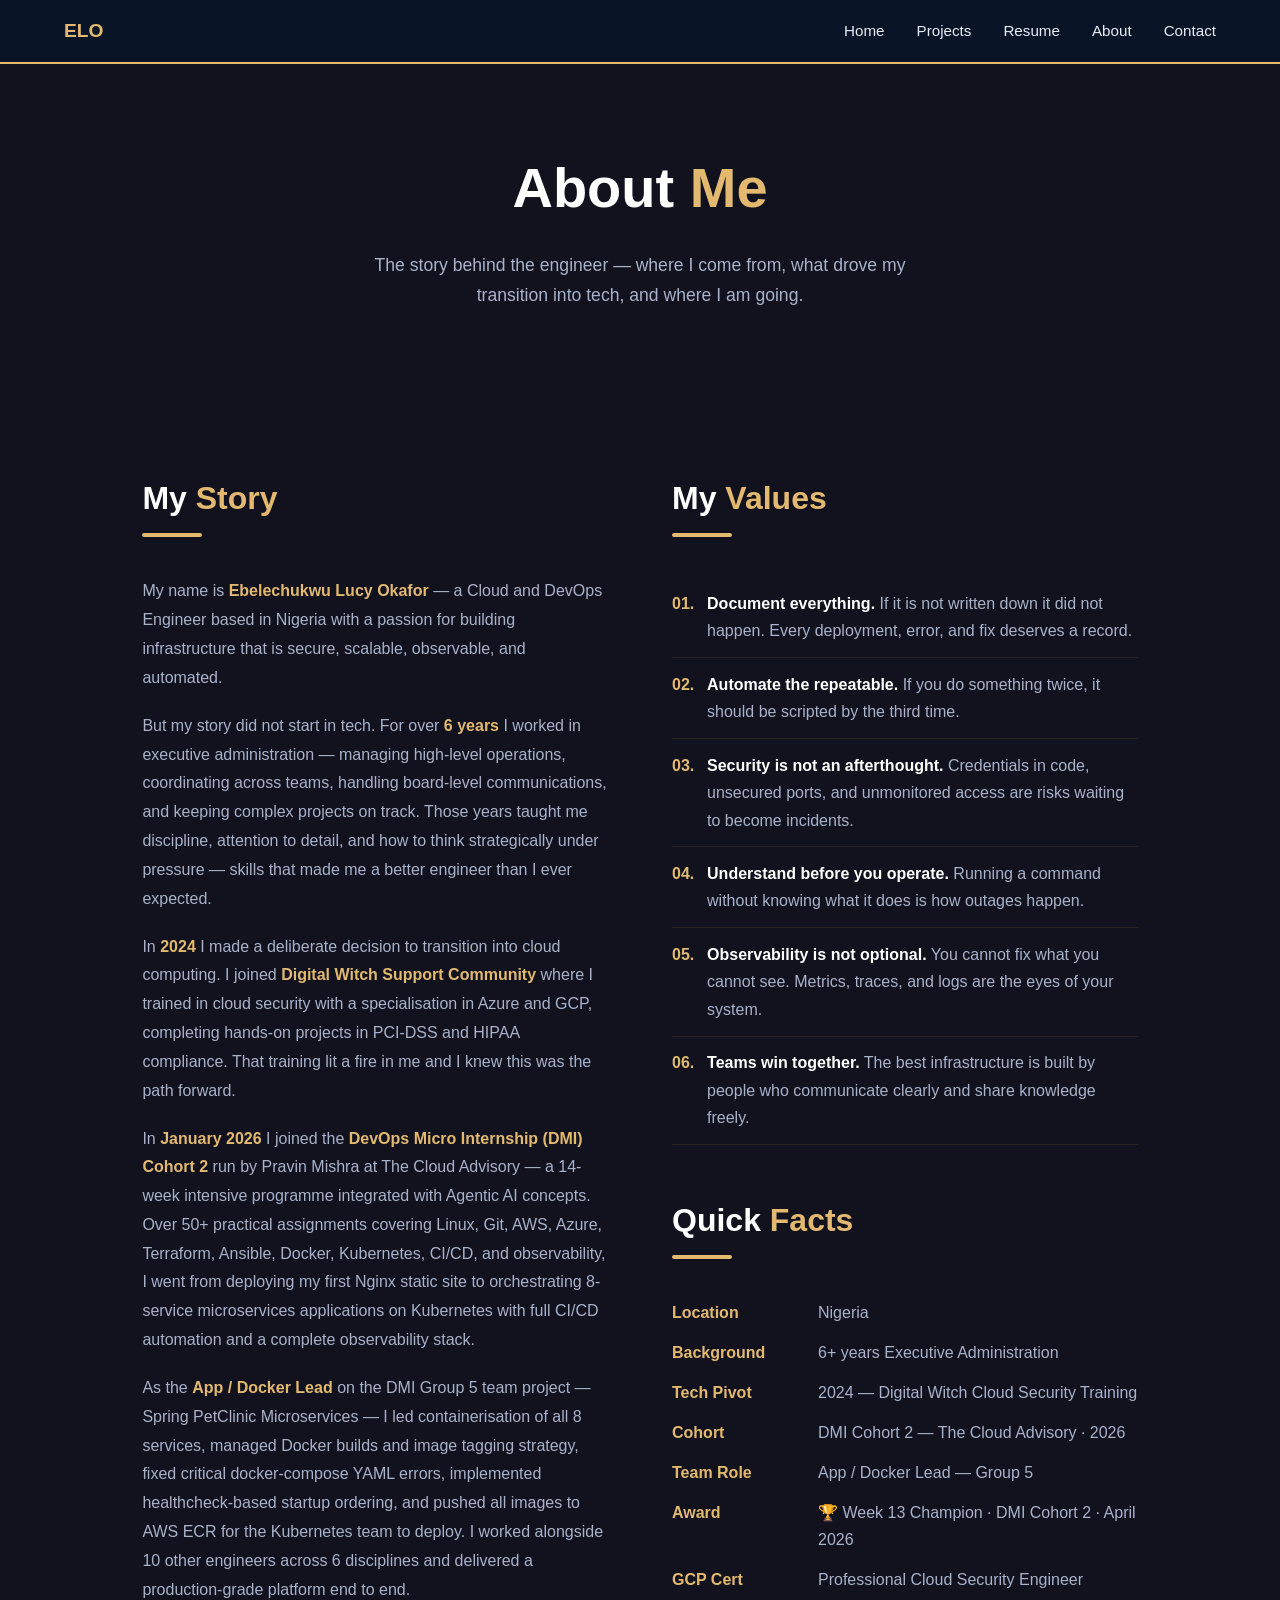
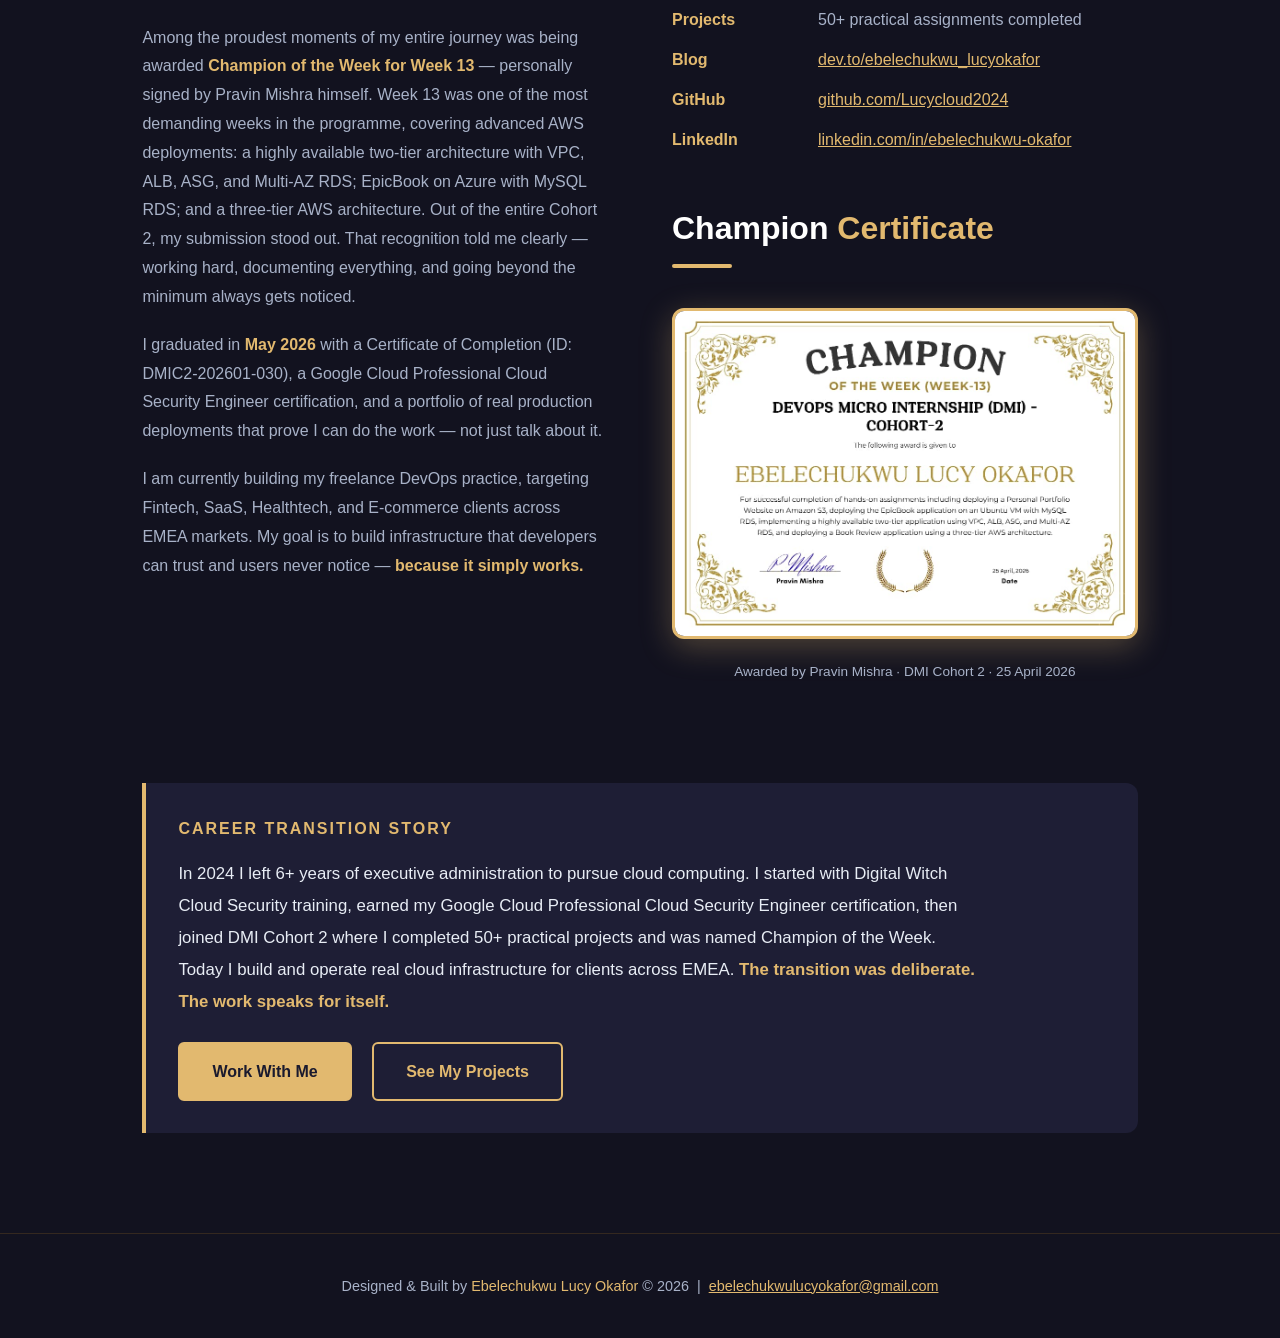
==== commit a5d5d5c7: "added correct blog name" ====
--- a/about.html
+++ b/about.html
@@ -188,8 +188,8 @@
           <div style="display:flex; gap:1rem; color:var(--grey);">
             <span style="color:var(--gold); font-weight:700;
             min-width:130px;">Blog</span>
-            <a href="https://dev.to/lucycloud" target="_blank"
-            style="color:var(--gold);">dev.to/lucycloud</a>
+            <a href="https://dev.to/ebelechukwu_lucyokafor" target="_blank"
+            style="color:var(--gold);">dev.to/ebelechukwu_lucyokafor</a>
           </div>
 
           <div style="display:flex; gap:1rem; color:var(--grey);">
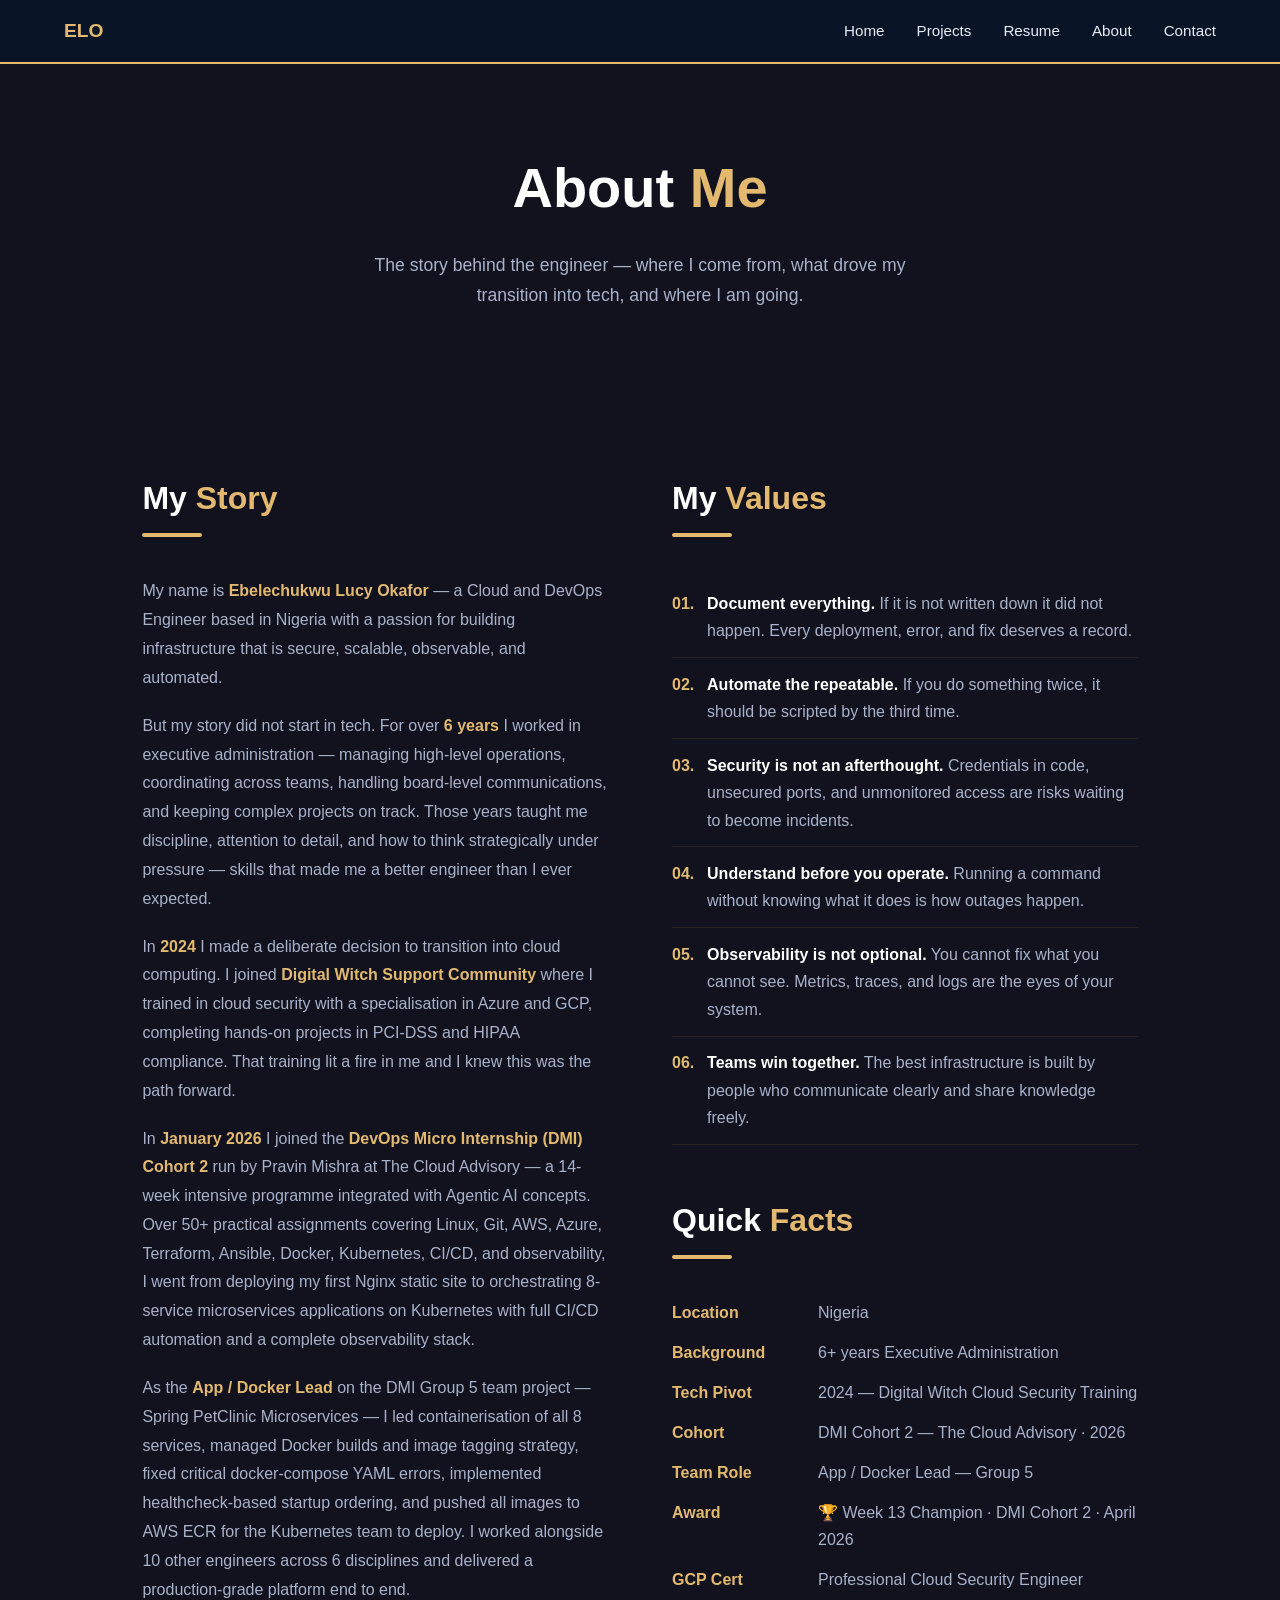
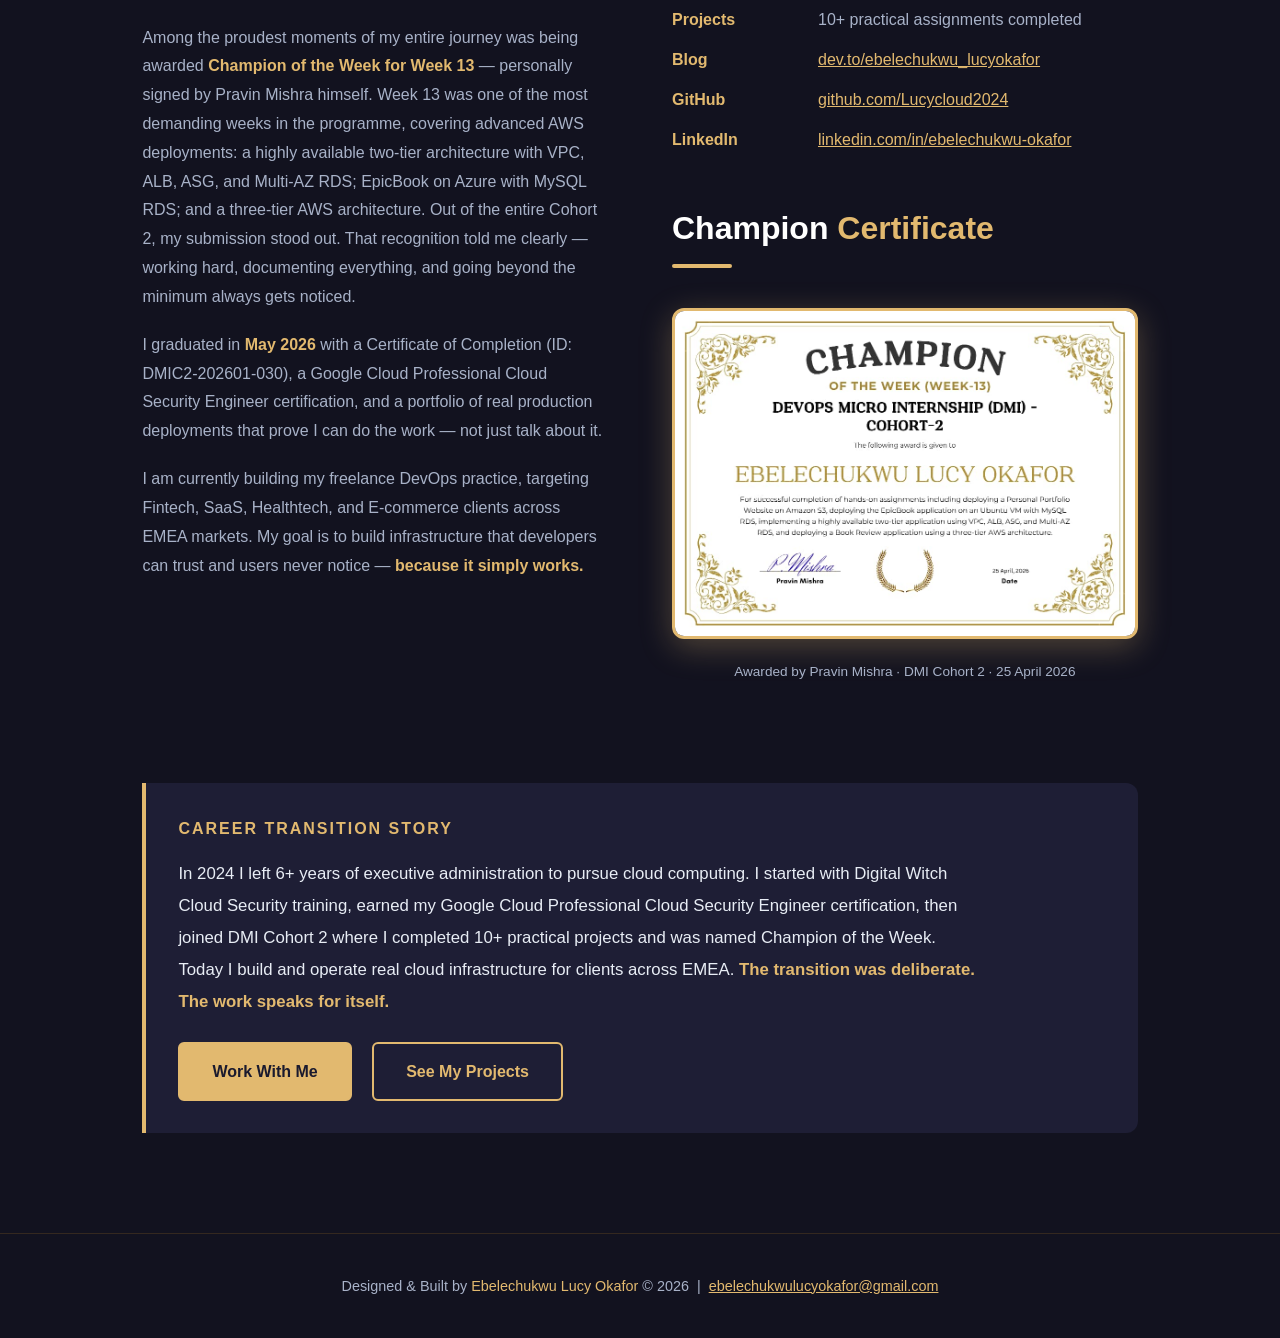
==== commit 2c244348: "Update portfolio with Zen Pharma project" ====
--- a/about.html
+++ b/about.html
@@ -182,7 +182,7 @@
           <div style="display:flex; gap:1rem; color:var(--grey);">
             <span style="color:var(--gold); font-weight:700;
             min-width:130px;">Projects</span>
-            <span>50+ practical assignments completed</span>
+            <span>10+ practical assignments completed</span>
           </div>
 
           <div style="display:flex; gap:1rem; color:var(--grey);">
@@ -243,7 +243,7 @@
       In 2024 I left 6+ years of executive administration to pursue cloud
       computing. I started with Digital Witch Cloud Security training,
       earned my Google Cloud Professional Cloud Security Engineer
-      certification, then joined DMI Cohort 2 where I completed 50+
+      certification, then joined DMI Cohort 2 where I completed 10+
       practical projects and was named Champion of the Week.
       Today I build and operate real cloud infrastructure for clients
       across EMEA.
--- a/style.css
+++ b/style.css
@@ -488,4 +488,17 @@
   .skills-grid { grid-template-columns: 1fr; }
   .cert-grid { grid-template-columns: 1fr; }
   .stats { grid-template-columns: repeat(2, 1fr); }
-}+}
+
+/* Zen Pharma project block */
+.zp { background: var(--bg-card); border: 1px solid rgba(226,185,111,0.3); border-radius: 12px; padding: 2rem; margin: 2rem 0; }
+.zp h3 { color: var(--white); font-size: 1.3rem; margin-bottom: .75rem; }
+.zp h4 { color: var(--gold); font-size: .95rem; text-transform: uppercase; letter-spacing: 2px; margin: 1.5rem 0 .75rem; }
+.zp p, .zp li { color: var(--light); line-height: 1.8; }
+.zp ul { padding-left: 1.2rem; }
+.zp .card-tags { margin: 1rem 0; }
+.zp figure { margin: 1.5rem 0; }
+.zp img { width: 100%; height: auto; display: block; border-radius: 8px; border: 1px solid rgba(226,185,111,0.3); }
+.zp figcaption { color: var(--grey); font-size: .85rem; margin-top: .5rem; }
+.zp-grid { display: grid; grid-template-columns: repeat(auto-fit, minmax(280px, 1fr)); gap: 1rem; }
+.zp-links a { color: var(--gold); margin-right: 1.25rem; }
